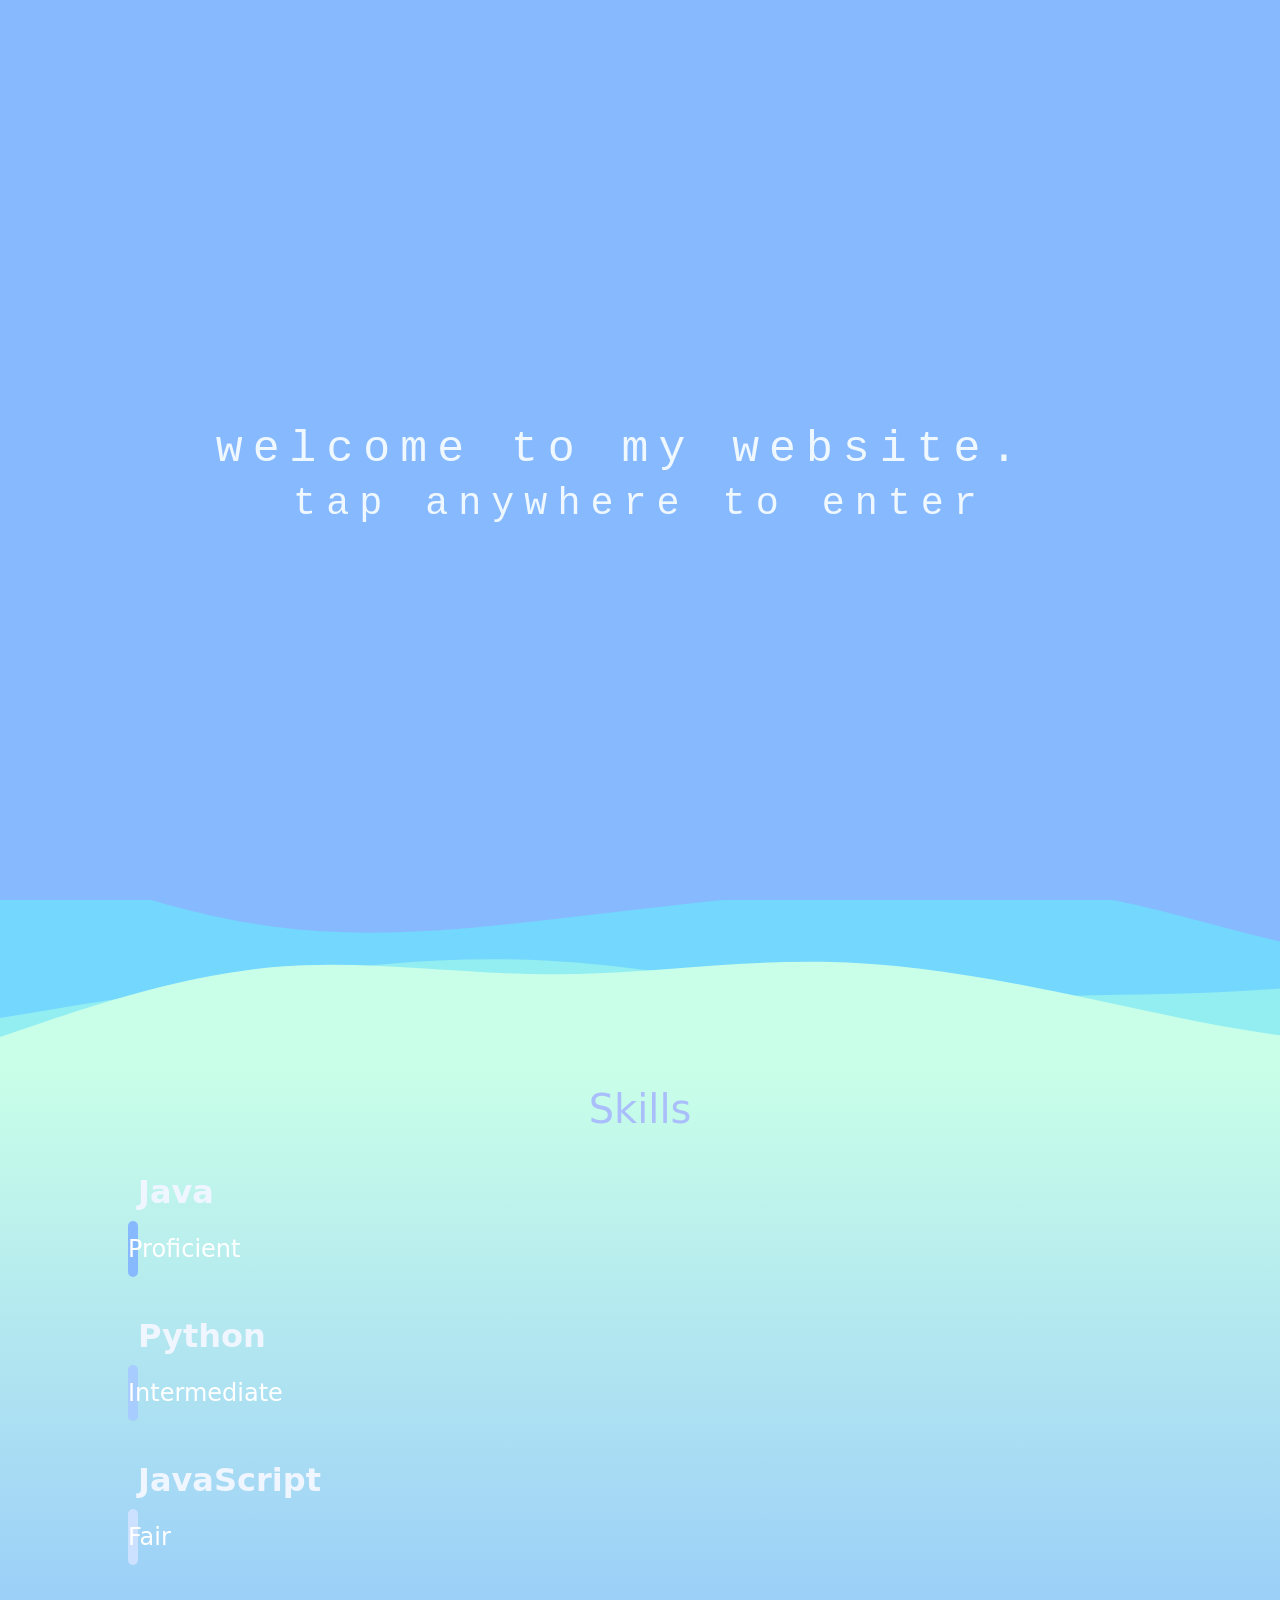
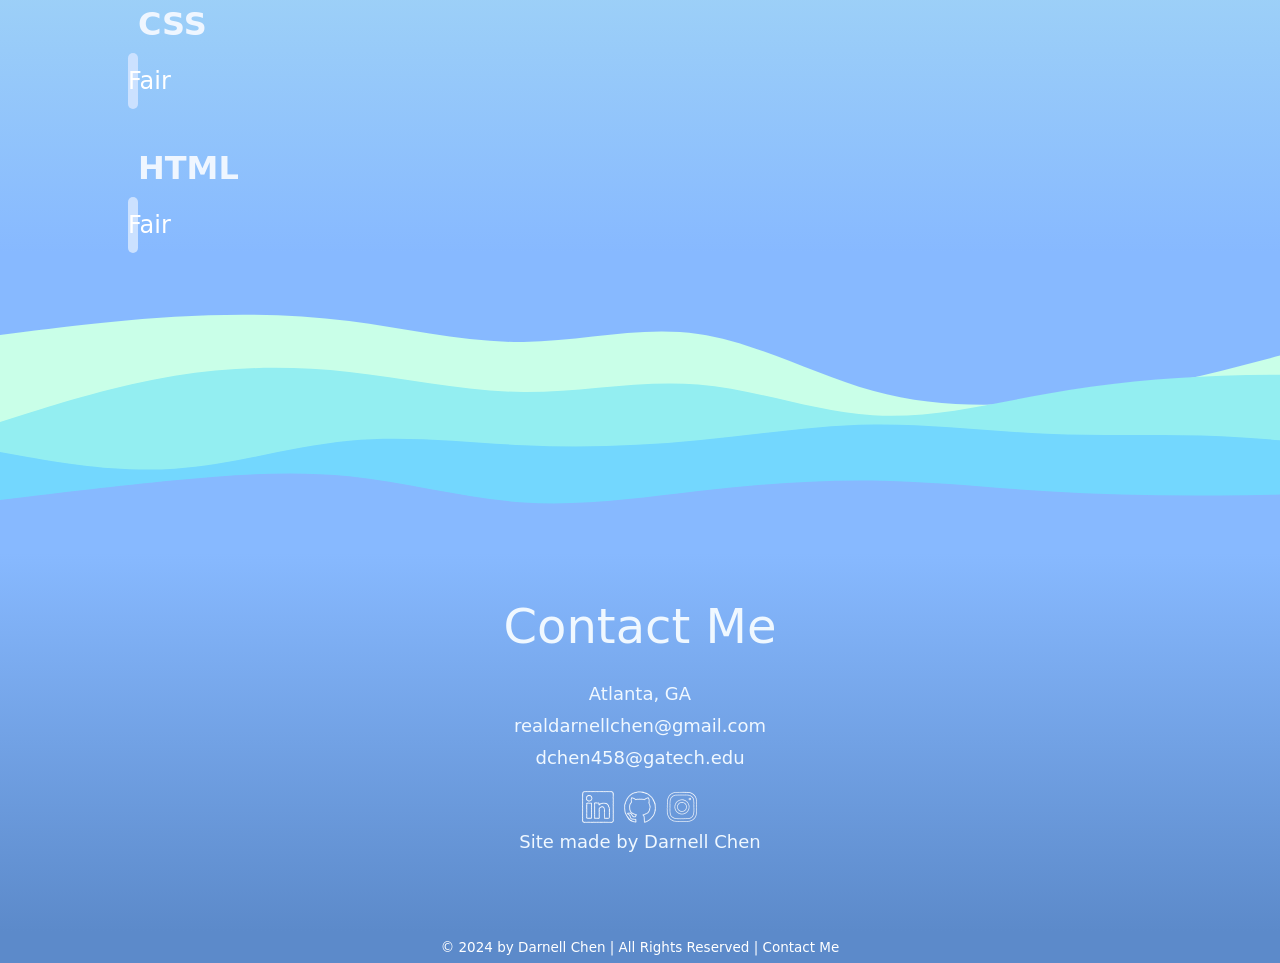
==== index.html @ 41603d63 "finished adapting to mobile/bootstrap" ====
<!DOCTYPE html>
<html>
    <head>
        <title>Darnell Chen</title>
        <meta name="viewport" content="width=device-width, initial-scale=1.0">
        <link rel="stylesheet" href="https://maxcdn.bootstrapcdn.com/bootstrap/4.0.0/css/bootstrap.min.css">
        <script src="https://code.jquery.com/jquery-3.6.0.min.js"></script>
        <script src="js/jQuery.js"></script>
        <script src="https://maxcdn.bootstrapcdn.com/bootstrap/4.0.0/js/bootstrap.min.js"></script>

        <link rel="stylesheet" href="css/nav.css">
        <link rel="stylesheet" href="css/footer.css">
        <link rel="stylesheet" href="css/index/introAnim.css">
        <link rel="stylesheet" href="css/index/aboutMe.css">
        <link rel="stylesheet" href="css/index/skill.css">
        <link rel="stylesheet" href="css/index/contactMe.css">
        <link rel="stylesheet" href="css/index/spacer.css">
        <script src="js/nav.js"></script>
        <script src="js/index/introAnim.js"></script>
        <script src="js/index/skills.js"></script>
        <script src="js/index/popPolaroid.js"></script>
        
    </head>
    <body onload="moveIntroScreen(); skillAnim(); navPage('index.html')">


        <!------------------------------------------------------------- Intro Anim ------------------------------------------------------------->
        <div id="intro-container">
            <div id="intro-screen">
                <h1 class="intro-p">hi. my name is darnell.</h1>
                <h1 class="intro-p2">welcome to my website.</h1>
                <h1 class="intro-p3">tap anywhere to enter</h1>
            </div>
        </div>



        <!----------------------------------------------------------------- Nav Bar ------------------------------------------------------------>

        <section id="navSection" class="container-fluid">
            <nav id="myNav" class="navbar navbar-expand-md navbar-dark">
                <a class="navbar-brand" href="#">
                    <span id="myLogo">
                        <span id="logoBegin">@</span>
                        Darnell_Chen</span>
                </a>
                <button class="navbar-toggler" type="button" data-toggle="collapse" data-target="#myPages">
                  <span class="navbar-toggler-icon"></span>
                </button>
              
                <div class="collapse navbar-collapse" id="myPages">
                  <ul class="navbar-nav ml-auto">
                    <li class="nav-item active">
                      <a id="navHome" class="nav-link" href="#">&emsp; Home &emsp;</a>
                    </li>
                    <li class="nav-item">
                      <a id="navProjects" class="nav-link" href="#">&emsp; Projects &emsp;</a>
                    </li>
                    <li class="nav-item">
                      <a id="navPhotos" class="nav-link" href="#">&emsp; Photos &emsp;</a>
                    </li>
                </div>
              </nav>
        </section>



        <!------------------------------------------------------ First Section / About Me ------------------------------------------------------->


        <section id="first-section" class="container-fluid">
            <div id="about-me-div" class="row">
                <div class="col-xl" id="right-column">
                    <div class="row">
                        <p> Hi. My name's
                            <br>
                            <span id="myName">Darnell Chen</span>
                            <br>
                            I'm a third-year student currently studying at Georgia Tech. 
                            My interests are in AI and Web Development.
                            Feel free to connect with me on Linkedin below.
                        </p>
                    </div>
                    <div class="buttonsDiv row">
                        <a href="https://www.linkedin.com/in/darnell-chen/"><button class="firstButtons">Linkedin</button></a>
                        <a href="myResume.pdf" download="Darnell Chen Resume"><button class="firstButtons">Resume</button></a>
                    </div>
                </div>


                <div id="myImage" class="col-sm-4">
                    <div id="polaroidPadding">
                        <img src="images/myPics/mainPicture.jpg">
                        <p>Darnell Chen</p>
                    </div>
                </div>
            </div>
        </section>

        <div class="spacer spacer1">
            <image src="images/svgs/svg6.svg"/>
        </div>


        <!------------------------------------------------------ Skills ------------------------------------------------------->

        <section class="mySkills">

            <div id="skill-title">
                <h1>Skills</h1>
            </div>

            <div id="skill-div">
                <p>Java</p>
                <div class="skill-container">
                    <div class="skills java">Proficient</div>
                </div>
                    
                <p>Python</p>
                <div class="skill-container">
                    <div class="skills python">Intermediate</div>
                </div>
                    
                <p>JavaScript</p>
                <div class="skill-container">
                    <div class="skills js">Fair</div>
                </div>
                    
                <p>CSS</p>
                <div class="skill-container">
                    <div class="skills css">Fair</div>
                </div>

                <p>HTML</p>
                <div class="skill-container">
                    <div class="skills html">Fair</div>
                </div>
            </div>
        </section>

        <div class="spacer spacer2">
            <image src="images/svgs/svg2.svg"/>
        </div>


        <!--------------------------------------------------- alt footer ----------------------------------------------------->

        <section id="Contact-Me">
            <div id="Contact-Div">
                <h1>Contact Me</h1>
                <p>Atlanta, GA</p>
                <p>realdarnellchen@gmail.com</p>
                <p>dchen458@gatech.edu</p>
                <div class="socials">
                    <div class="socials-container">
                        <a href="https://www.linkedin.com/in/darnell-chen/">
                            <img class="socials-logo" src="images/socials/Linkedin.png" alt="Linkedin">
                        </a>
                        <a href="https://github.com/Darnell-Chen">
                            <img class="socials-logo" src="images/socials/Github.png" alt="Github">
                        </a>
                        <a href="https://www.instagram.com/darnell_all_lowercase/">
                            <img class="socials-logo" src="images/socials/Instagram.png" alt="Instagram">
                        </a>
                    </div>
                </div>
                <p>Site made by Darnell Chen</p>
            </div>
        </section>


        <!------------------------------------------------------ Footer ------------------------------------------------------->


        <footer>
            <div style="margin: 0; background: #5c8aca;" id="footer-div">
                <p style="font-size: 1.5vh; text-align: center; margin:0px;">
                    &#169; 2024 by Darnell Chen &verbar; All Rights Reserved &verbar; 
                    <a href="mailto:realadarnellchen@gmail.com">Contact Me</a>
                </p>
            </div>
        </footer>
    </body>
</html>
---- css/nav.css ----
:root {
    --baseColor: #87b9ff;
    --logoColor1: #91ffe9;
    --logoColor2: #c9fdff;
}

* {
    color: aliceblue;
    font-family: system-ui, -apple-system, BlinkMacSystemFont, 'Segoe UI', Roboto, Oxygen, Ubuntu, Cantarell, 'Open Sans', 'Helvetica Neue', sans-serif;
    box-sizing: border-box;
}

body {
    margin: 0;
    background-color: #87b9ff;
}

#navSection {
    z-index: 250;
    position: fixed;
    padding: 0;
}

#myNav {
    background: var(--baseColor);
    padding: 0px 5vw 0px 5vw;
}

#myNav a{
    color: white;
    padding: 20px 20px 20px 20px;
    font-size: 2.2vh;
}

#myNav li:hover {
    background: linear-gradient(to bottom, var(--baseColor),var(--logoColor1));
}

#myLogo {
    font-weight: bold;
    margin: 0px;
}

#logoBegin {
    color: var(--logoColor1);
    margin: 0px;
    padding: 0px;
}

/***************** The Sliding Div Intro ******************/

#alt-intro {
    opacity: 1;
    position: fixed;
    height: 100vh;
    width: 100vw;
    background-color: var(--baseColor);
    z-index: 300;
    display: grid;
    place-content: center;
    animation: moveIntro 0.7s ease-in-out forwards;
}

 @keyframes moveIntro {
    to {
        transform: translateY(100vh);
    }
}
---- css/footer.css ----
:root {
    --baseColor: #87b9ff;
}

footer {
    color: white;
    display: block;
    width: 100%;
    box-sizing: border-box;
    background-color: var(--baseColor);
    position:relative;
    bottom:0;
}

#footer-div {
    width: 100%;
    font-size: 1.5em;
    padding-left: 20px;
    padding-right: 20px;
    box-sizing: border-box;
}

#footer-div p {
    margin: 0px;
    color: white;
    padding: 5px 0px 5px 0px;
}


footer a{
    color: white;
    text-decoration: none;
}

#contactMe {
    text-align: left;
    transition: all 0.5s ease-in;
}

#contactMe:hover {
    text-decoration: underline;
}

#madeBy {
    float: right;
}
---- css/index/introAnim.css ----
:root {
    --baseColor: #87b9ff;
    --baseColor2: #c9ffe8;
    --baseColor3: #deffef;
  }

@keyframes fadeOutAnimation {
    /* set this to opacity 0 with css once its over */
    80% {
      transform: translateY(0);
    }
  
    100% {
      opacity: 1;
      transform: translateY(100vh);
    }
  }
  
#intro-screen {
  opacity: 1;
  position: fixed;
  height: 100vh;
  width: 100vw;
  background-color: var(--baseColor);
  z-index: 1000;
  display: grid;
  place-content: center;
}
  
#intro-screen h1 {
  white-space: nowrap;
  padding: 0;
  margin: 0;
  font-size: 3.5vw;
  font-family: monospace;
  position: relative;
  grid-area: overlap;
  letter-spacing: 10px;
}
  
.intro-p {
  padding: 0;
  margin: 0;
  font-size: 3.5vw;
  font-family: monospace;
  position: relative;
  grid-area: overlap;
  letter-spacing: 10px;
  z-index: 1002;
  animation: removeblinking step-end forwards;
  animation-delay: 7s;
}
  
.intro-p2 {
  z-index: 1001;
}

.intro-p::before, 
.intro-p::after,
.intro-p2::before,
.intro-p2::after,
.intro-p3::before,
.intro-p3::after {
  content: "";
  position: absolute;
  top: 0;
  right: 0;
  bottom: 0;
  left: 0;
}
  
.intro-p2::before {
  background: var(--baseColor);
  animation: blinking2 1s step-end infinite, typewriter2 1.5s steps(23) forwards, removeblinking forwards;
  animation-delay: 7s, 7s, 9s;
  border-left: 1vw transparent white;
}

.intro-p::before {
  background: var(--baseColor);
  animation: showbar 1s step-end forwards, blinking 1s step-end infinite, typewriter 1s steps(3) forwards, typewriter2 1.5s steps(20) forwards, typewriter3 1.5s steps(23) forwards, removeblinking forwards;
  animation-delay: 0s, 0s, 0.3s, 1.5s, 3.7s, 7s;
  border-left: 1vw transparent white;
}

.intro-p3 {
  z-index: 1001;
  position: absolute;
  top: 1.5em;

  /* There's a weird abrupt shift before the shrinking, I could just add an animation to fade out the words to hide it, 
  then fade back in */
  animation: fullblinking 1s ease-in-out infinite, shrink 1s ease-in-out forwards;
  animation-delay: 12s, 12s;
}

.intro-p3::before {
  background: var(--baseColor);
  animation: blinking2 1s step-end infinite, typewriter2 1.5s steps(23) forwards, removeblinking forwards;
  animation-delay: 9s , 9.5s, 11.5s;
  border-left: 1vw transparent white;
}

@keyframes typewriter {
  50% {
    transform: translateX(13%);
  }
  100% {
    transform: translateX(13%);
  }
}

@keyframes typewriter2 {
  100% {
    transform: translateX(100%);
  }
}

@keyframes typewriter3 {
  100% {
    transform: translateX(0%);
  }
}

@keyframes blinking {
  50% {
    border-left-color: transparent;
  }
}

@keyframes blinking2 {
  50% {
    border-left: 1vw solid white;
  }
}

@keyframes removeblinking {
  100% {
    border-left-color: transparent;
    opacity: 0;
  }
}

@keyframes fullblinking {
  50% {
    opacity: 0;
  }
}

@keyframes shrink {
  50% {
    text-align: center;
    font-size: 3.5vw;
  }
  to {
    font-size: 3vw;
    text-align: center;
  }
}

@keyframes align {
  to {
    justify-content: center;
  }
}

@keyframes showbar {
  50% {
    border-left: transparent white;
  }
  100% {
    border-left: 1vw solid white;
  }
}
---- css/index/aboutMe.css ----
@import url('https://fonts.googleapis.com/css?family=Open+Sans|Rock+Salt|Shadows+Into+Light|Cedarville+Cursive');

:root {
    --buttonColorInitial: transparent;
    --buttonColorClicked: transparent;
    --buttonColorHover: #3c8dff13;
}

html, body {
    margin: 0;
    padding: 0;
    overflow-x: hidden;
    background-color: var(--baseColor2);
}

#first-section {
    background: linear-gradient(var(--baseColor), var(--baseColor2));
}

/***************************** About-Me Text ********************************/

#about-me-div {
    margin-top: 5vh;
    margin-bottom: 5vh;
    padding-top: 5vh;
}

#right-column {
    align-content: center;
    padding: 7vw;
}

#right-column span{
    font-size: 5vh;
}

#right-column p{
    font-size: 3.5vh;
    font-weight: bold;
    display: inline;
}

#myName {
    color: var(--baseColor2)
}

/************************** My Polaroid Image ***********************/

#myImage {
    align-content: center;
    margin-top: 5vh;
    margin-bottom: 5vh;
}

#polaroidPadding{
    background: linear-gradient(217deg, rgba(255, 210, 210, 0.603), rgba(255,0,0,0) 70.71%),
            linear-gradient(127deg, rgba(181, 252, 181, 0.521), rgba(0,255,0,0) 70.71%),
            linear-gradient(336deg, rgba(199, 199, 255, 0.527), rgba(0,0,255,0) 70.71%);
    width: 40vh;
    margin: 0 auto;
    padding: 10px;
    position: relative;
    box-shadow: 0px 5px 25px rgba(46, 62, 77, 0.623);
}

#polaroidPadding p{
    font-family: 'Cedarville Cursive', cursive;
    font-size: 3vh;
    text-align: right;
    padding-top: 10px;
    padding-right: 10px;
    color:rgb(57, 57, 202);;
}


#polaroidPadding img {
    display: block;
    margin-left: auto;
    margin-right: auto;
    width: 100%;
}


/********************** Polaroid Animation Stuff ************************/

.leaveIntersectionAnim {
    animation: disappearAnim 2s ease-in-out forwards;
}

@keyframes disappearAnim {
    /* for some reason, this works because of the conflict w/ floatingAnim */
    100% {
        transform: translateY(100vh);
    }
}

.intersectionAnim {
    animation: floatingAnim 2s ease-in-out infinite, appearAnim 2s ease-in-out;
}

@keyframes appearAnim {
/* for some reason, this works because of the conflict w/ floatingAnim */
    0% {
        transform: translateY(100vh);
    }
}

@keyframes floatingAnim {
    0% {
        transform: translate(0, -10px);
        animation-timing-function:ease-in-out
    }

    50% {
        transform: translate(0, 0px);
        animation-timing-function:ease-in-out
    }

    100% {
        transform: translate(0, -10px);
        animation-timing-function:ease-in-out
    }
}

/******************   Linkedin and Resume Buttons   ********************/

.buttonsDiv {
    display: flex;
    width: 100%;
    gap: 5px;
    margin-top: 0px;
  }
  
.buttonsDiv button{
    flex: 1;
    color: white;
    font-size: 25px;
    font-weight: bold;
    border: 3px solid white;
    background-color: transparent;
    margin-right: 1vh;
    width: 20vh;
}

.buttonsDiv button:hover {
    background-color: var(--buttonColorHover) !important;
    cursor: pointer;
    box-shadow: 5px 5px 25px rgba(132, 196, 255, 0.459);
    border-color: var(--baseColor);
    color: var(--baseColor);
    transition: all 0.3s ease-in-out;
}


.buttonsDiv button:focus {
    outline: none;
    animation: focusButton 0.2s ease-in-out;
}

@keyframes focusButton {
    to {
        transform: scale(1.1);
        background-color: var(--buttonColorClicked);
    }
}
---- css/index/skill.css ----
:root {
    --titleColor: #a9befa;
    --textColor: rgb(239, 246, 255);

    --baseColor1: #87b9ff;
    --baseColor2: #c9ffe8;
    --color3: #f1ffca;

    /* Proficiency Colors */
    --proficient: #87b9ff;
    --intermediate: #a7ccff;
    --fair: #cbe1ff;

    /* Proficiency Percentages} */
    --perPro: 80%;
    --perInter: 60%;
    --perFair: 40%;

    --initialPercent: 0%;

    --barDelay: .8s;
}

.mySkills {
    position: relative;
    z-index: 110;
    box-sizing: border-box;
    background: linear-gradient(to bottom, var(--baseColor2), var(--baseColor1));
    color: var(--baseColor1);
    padding-bottom: 0;
}

#skill-div {
    margin:auto;
    justify-content: center;
    align-items: center;
    width: 80%;
    height: 100%;
}

#skill-div>p{
    font-size: 2em;
    padding-bottom: 0px;
    margin:35px 0px 5px 10px;
    color: var(--textColor);
    font-weight: bold;
}

#skill-title {
    text-align: center;
    font-size: 2.5rem;
    font-weight: bold;
    margin: 0px;
}

#skill-title h1{
    margin: 0px;
    padding-top: 20px;
    color: var(--titleColor);
}

.mySkills * {
    box-sizing: border-box;
    border-radius: 2em;
}

.skill-container {
    width: 0%; 
    background-color: #fff;
}

.skill-container.backAnim {
    animation: backBarAnim 1.8s ease-out forwards;
}

@keyframes backBarAnim {
    to {
        width: 100%;
    }
}
  
.skills {
    text-align: right;
    padding-top: 10px;
    padding-bottom: 10px;
    padding-right: 10px;
    padding-left: 0px;
    color: white;
    font-size: 1.5em;
}

.skillAnim {
    border-radius: inherit;
}


/*     Sets initial percentage     */

.java {width: var(--initialPercent); background-color: var(--proficient);}
.python {width: var(--initialPercent); background-color: var(--intermediate);}
.js {width: var(--initialPercent); background-color: var(--fair);}
.css {width: var(--initialPercent); background-color: var(--fair);}
.html {width: var(--initialPercent); background-color: var(--fair);}


/* Attaches the animation to grow to final percentage */
 

.skillAnim.java{
    animation-delay: var(--barDelay);
    animation: proficientAnim 2s ease-in-out forwards;
}

.skillAnim.python {
    animation-delay: var(--barDelay);
    animation: intermediateAnim 2s ease-in-out forwards;
}

.skillAnim.js {
    animation-delay: var(--barDelay);
    animation: fairAnim 2s ease-in-out forwards;
}

.skillAnim.css {
    animation-delay: var(--barDelay);
    animation: fairAnim 2s ease-in-out forwards;
}

.skillAnim.html {
    animation-delay: var(--barDelay);
    animation: fairAnim 2s ease-in-out forwards;
}


/* Our Various Animations */

@keyframes proficientAnim {
    to {
        width: var(--perPro);
    }
}

@keyframes intermediateAnim {
    to {
        width: var(--perInter);
    }
}


@keyframes fairAnim {
    to {
        width: var(--perFair);
    }
}
---- css/index/contactMe.css ----
:root {
    --baseColor: #87b9ff;

    --footerbaseColor2: #98d1ff;
}

#Contact-Me {
    background-color: var(--baseColor);
    padding: 5vh 0px 8vh 0px;
    text-align: center;
    justify-content: center;
    align-items: center;
    align-content: center;
    background: linear-gradient(to bottom, var(--baseColor), #5c8aca);
}

#Contact-Div h1{
    font-size: 3rem;
    margin: 0px 0px 25px 0px;
    padding: 0px;
}

#Contact-Div p{
    font-size: 2vh;
    padding: 0px;
    margin: 5px;
}

.socials {
    display: flex;
    justify-content: center; /* Center the flex items horizontally */
    align-items: center; /* Center the flex items vertically */
    margin-top: 20px; /* Add some spacing if needed */
}

.socials-container {
    display: flex;
    gap: 10px; /* Adjust the spacing between icons if needed */
    height: 2rem;
}
  
.socials-logo {
    max-width:100%;
    max-height:100%;
    object-fit:cover;
    flex-shrink: 1;
}
---- css/index/spacer.css ----
:root {
    --baseColor: #87b9ff;
    --baseColor2: #c9ffe8;
    --baseColor3: #deffef;
  }

.spacer {
    margin: 0;
    width: 100%;
    background-repeat: no-repeat;
    background-size: cover;
    background-position: center;
    background-color: transparent;
    margin: 0;
    padding: 0;

    /** Kind of ridiculous - but this removes small gaps between sections**/
    font-size: 0;
}


.spacer.spacer1 {
    z-index: 110;
    background-color: transparent;
    position: relative;
    /* Not sure where - but I somehow created a 25px margin or padding gap somwewhere in first section */
    /* Made it 27 to accodomate polaroid img */
}

.spacer.spacer2 {
    background-color: #87b9ff;
    position: relative;
    /* Not sure where - but I somehow created a 25px margin or padding gap somwewhere in first section */
    /* Made it 27 to accodomate polaroid img */
    top: 100%;
}

.spacer img {
    margin: 0;
    padding: 0;
    animation: floatingAnim 2s ease-in-out infinite;
}

@keyframes floatingAnim {
    0% {
        transform: translate(0, 10px);
        animation-timing-function:ease-in-out
    }

    50% {
        transform: translate(0, 0px);
        animation-timing-function:ease-in-out
    }

    100% {
        transform: translate(0, 10px);
        animation-timing-function:ease-in-out
    }
}
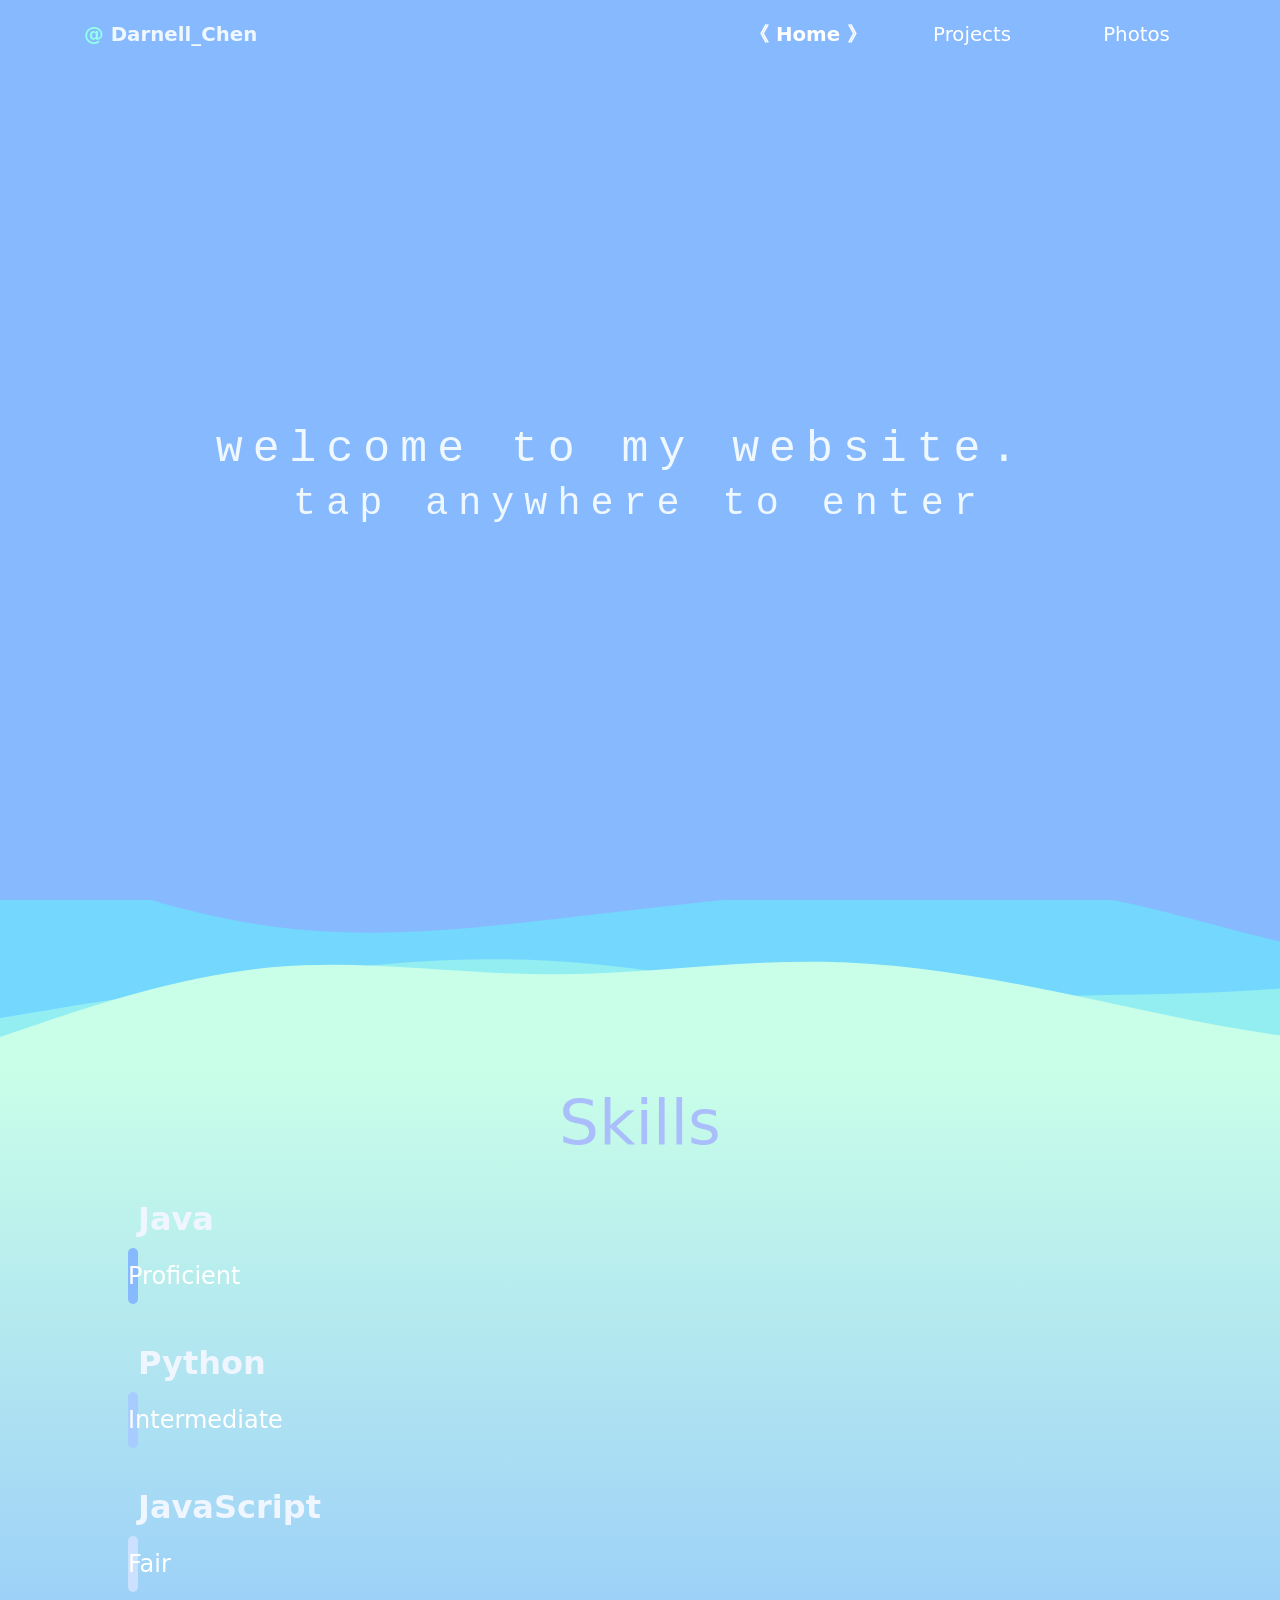
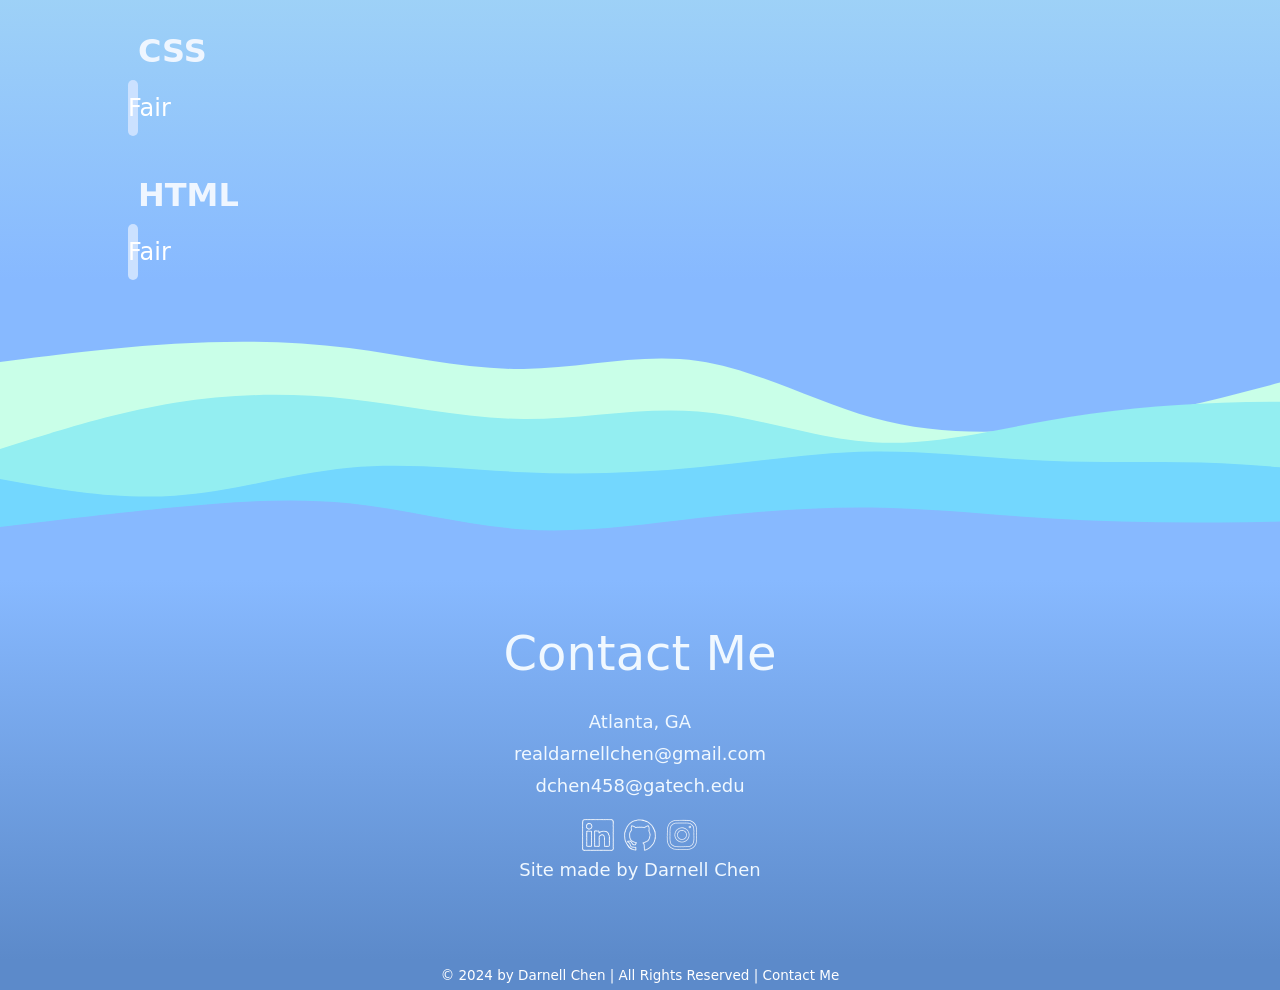
==== commit e0d06864: "dynamically updating project page" ====
--- a/index.html
+++ b/index.html
@@ -38,7 +38,7 @@
         <!----------------------------------------------------------------- Nav Bar ------------------------------------------------------------>
 
         <section id="navSection" class="container-fluid">
-            <nav id="myNav" class="navbar navbar-expand-md navbar-dark">
+            <nav id="myNav" class="navbar fixed-top navbar-expand-md navbar-dark">
                 <a class="navbar-brand" href="#">
                     <span id="myLogo">
                         <span id="logoBegin">@</span>
--- a/css/nav.css
+++ b/css/nav.css
@@ -17,7 +17,6 @@
 
 #navSection {
     z-index: 250;
-    position: fixed;
     padding: 0;
 }
 
@@ -65,4 +64,25 @@
     to {
         transform: translateY(100vh);
     }
-}+}
+
+/*******For Scroll Bar******/
+/* width */
+::-webkit-scrollbar {
+    width: 10px;
+  }
+  
+  /* Track */
+  ::-webkit-scrollbar-track {
+    background: var(--logoColor2);
+  }
+  
+  /* Handle */
+  ::-webkit-scrollbar-thumb {
+    background: var(--baseColor);
+  }
+  
+  /* Handle on hover */
+  ::-webkit-scrollbar-thumb:hover {
+    background: #6790ce;
+  }
--- a/css/footer.css
+++ b/css/footer.css
@@ -8,13 +8,12 @@
     width: 100%;
     box-sizing: border-box;
     background-color: var(--baseColor);
-    position:relative;
     bottom:0;
 }
 
 #footer-div {
     width: 100%;
-    font-size: 1.5em;
+    font-size: 1.2em;
     padding-left: 20px;
     padding-right: 20px;
     box-sizing: border-box;
--- a/css/index/skill.css
+++ b/css/index/skill.css
@@ -49,20 +49,20 @@
 
 #skill-title {
     text-align: center;
-    font-size: 2.5rem;
     font-weight: bold;
     margin: 0px;
 }
 
 #skill-title h1{
     margin: 0px;
+    font-size: 7vh;
     padding-top: 20px;
     color: var(--titleColor);
 }
 
 .mySkills * {
     box-sizing: border-box;
-    border-radius: 2em;
+    border-radius: 1em;
 }
 
 .skill-container {
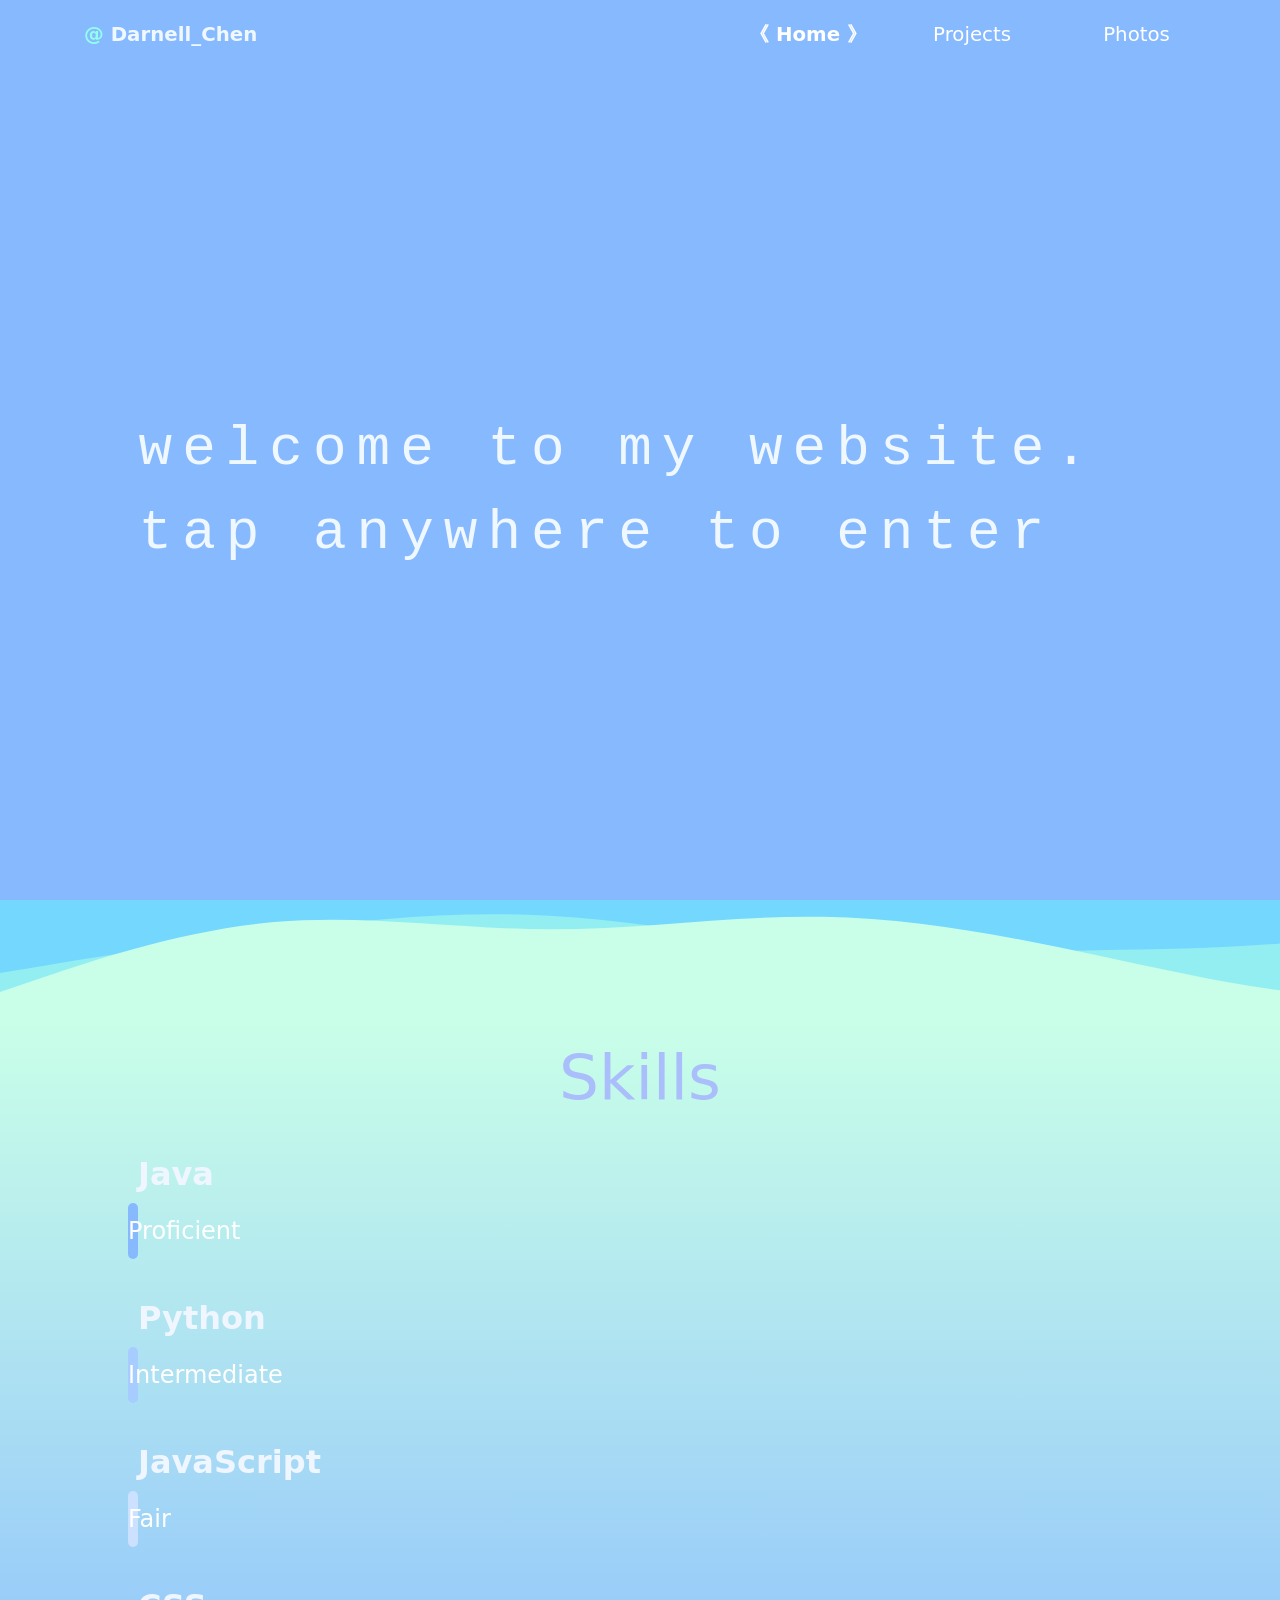
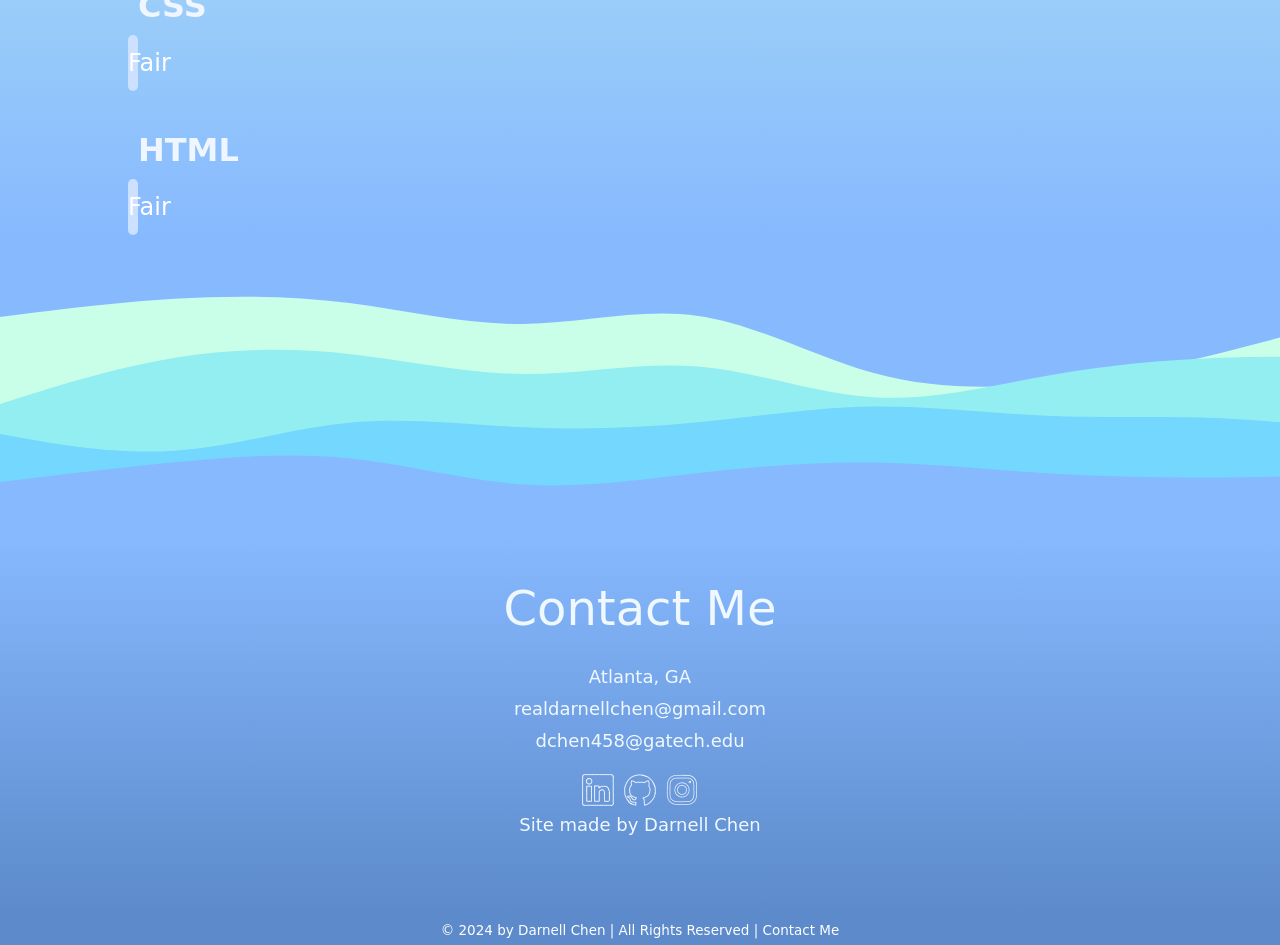
==== commit f02d214b: "will continue working on the photo page" ====
--- a/index.html
+++ b/index.html
@@ -97,8 +97,10 @@
             </div>
         </section>
 
-        <div class="spacer spacer1">
-            <image src="images/svgs/svg6.svg"/>
+        <div class="spacer-background">
+            <div class="spacer spacer1">
+                <image src="images/svgs/svg6.svg"/>
+            </div>
         </div>
 
 
--- a/css/index/introAnim.css
+++ b/css/index/introAnim.css
@@ -31,21 +31,17 @@
   white-space: nowrap;
   padding: 0;
   margin: 0;
-  font-size: 3.5vw;
   font-family: monospace;
   position: relative;
   grid-area: overlap;
-  letter-spacing: 10px;
 }
   
 .intro-p {
   padding: 0;
   margin: 0;
-  font-size: 3.5vw;
   font-family: monospace;
   position: relative;
   grid-area: overlap;
-  letter-spacing: 10px;
   z-index: 1002;
   animation: removeblinking step-end forwards;
   animation-delay: 7s;
@@ -54,6 +50,41 @@
 .intro-p2 {
   z-index: 1001;
 }
+
+@media (max-width: 1000px) {
+  #intro-screen h1{
+    font-size: 1.5em;
+    letter-spacing: 0px;
+  }
+
+  .intro-p {
+    font-size: 1.5em;
+    letter-spacing: 0px;
+  }
+
+  .intro-p2 {
+    font-size: 1.5em;
+    letter-spacing: 0px;
+  }
+}
+
+@media (min-width: 1000px) {
+  #intro-screen h1{
+    font-size: 3.5em;
+    letter-spacing: 10px;
+  }
+
+  .intro-p {
+    font-size: 3.5em;
+    letter-spacing: 10px;
+  }
+
+  .intro-p2 {
+    font-size: 3.5em;
+    letter-spacing: 10px;
+  }
+}
+
 
 .intro-p::before, 
 .intro-p::after,
@@ -90,8 +121,8 @@
 
   /* There's a weird abrupt shift before the shrinking, I could just add an animation to fade out the words to hide it, 
   then fade back in */
-  animation: fullblinking 1s ease-in-out infinite, shrink 1s ease-in-out forwards;
-  animation-delay: 12s, 12s;
+  animation: fullblinking 1s ease-in-out infinite;
+  animation-delay: 12s;
 }
 
 .intro-p3::before {
--- a/css/index/aboutMe.css
+++ b/css/index/aboutMe.css
@@ -10,7 +10,7 @@
     margin: 0;
     padding: 0;
     overflow-x: hidden;
-    background-color: var(--baseColor2);
+    background-color: var(--baseColor);
 }
 
 #first-section {
@@ -21,7 +21,6 @@
 
 #about-me-div {
     margin-top: 5vh;
-    margin-bottom: 5vh;
     padding-top: 5vh;
 }
 
--- a/css/index/spacer.css
+++ b/css/index/spacer.css
@@ -41,6 +41,10 @@
     animation: floatingAnim 2s ease-in-out infinite;
 }
 
+.spacer-background {
+    background-color: var(--baseColor2);
+}
+
 @keyframes floatingAnim {
     0% {
         transform: translate(0, 10px);
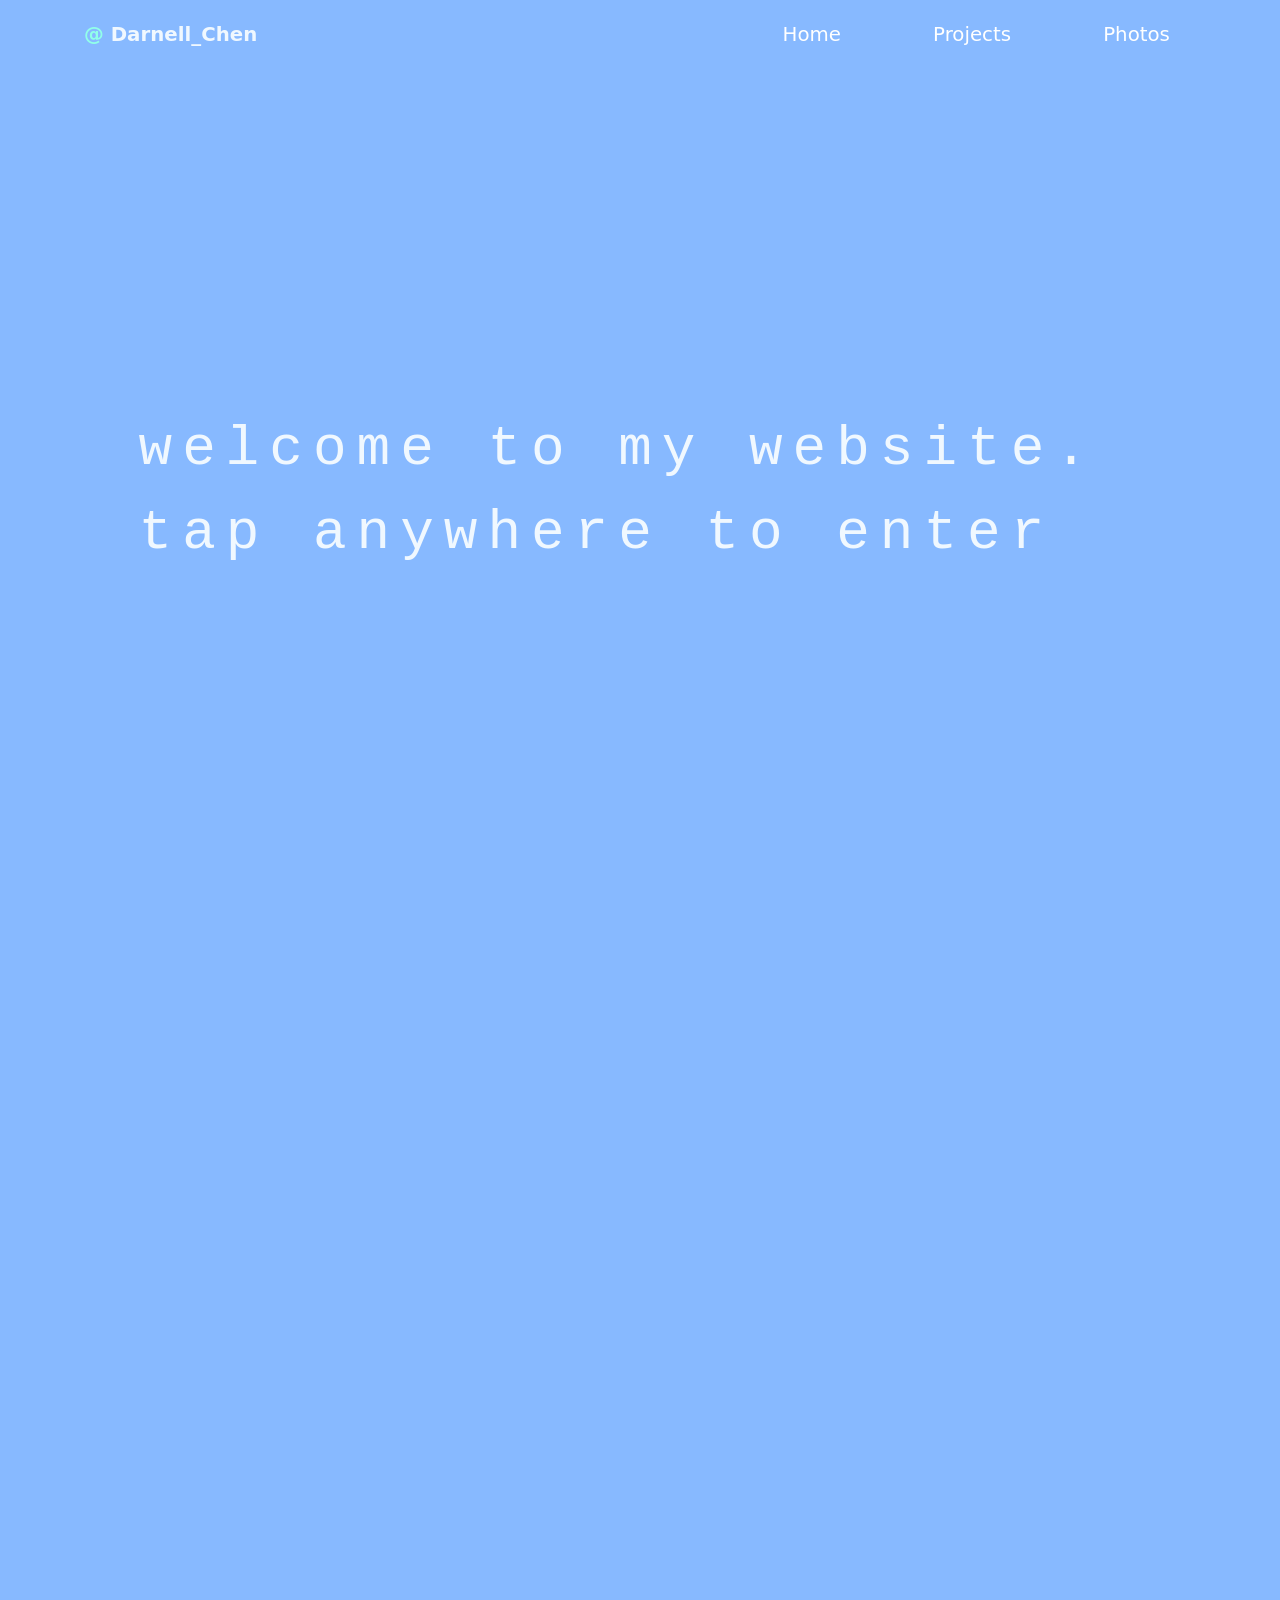
==== commit e9c6d1f6: "updated website" ====
--- a/index.html
+++ b/index.html
@@ -19,12 +19,22 @@
         <script src="js/index/introAnim.js"></script>
         <script src="js/index/skills.js"></script>
         <script src="js/index/popPolaroid.js"></script>
+
+        <link rel="stylesheet" href="css/projects.css">
+        <link rel="stylesheet" href="css/draggable.css">
+        <script type="module" src="js/projects/projects.js"></script>
+        <script type="module" src="js/projects/projectList.js"></script>
+        <script src="js/draggable.js"></script>
+        <script src="js/projects/sounds.js"></script>
+
+        
+        <link rel="stylesheet" href="css/photos.css">
+        <script type="module" src="js/photos/photos.js"></script>
+        <script type="module" src="js/photos/photoList.js"></script>
         
     </head>
-    <body onload="moveIntroScreen(); skillAnim(); navPage('index.html')">
-
-
-        <!------------------------------------------------------------- Intro Anim ------------------------------------------------------------->
+    <body>
+
         <div id="intro-container">
             <div id="intro-screen">
                 <h1 class="intro-p">hi. my name is darnell.</h1>
@@ -34,8 +44,6 @@
         </div>
 
 
-
-        <!----------------------------------------------------------------- Nav Bar ------------------------------------------------------------>
 
         <section id="navSection" class="container-fluid">
             <nav id="myNav" class="navbar fixed-top navbar-expand-md navbar-dark">
@@ -65,122 +73,162 @@
 
 
 
-        <!------------------------------------------------------ First Section / About Me ------------------------------------------------------->
-
-
-        <section id="first-section" class="container-fluid">
-            <div id="about-me-div" class="row">
-                <div class="col-xl" id="right-column">
-                    <div class="row">
-                        <p> Hi. My name's
-                            <br>
-                            <span id="myName">Darnell Chen</span>
-                            <br>
-                            I'm a third-year student currently studying at Georgia Tech. 
-                            My interests are in AI and Web Development.
-                            Feel free to connect with me on Linkedin below.
-                        </p>
-                    </div>
-                    <div class="buttonsDiv row">
-                        <a href="https://www.linkedin.com/in/darnell-chen/"><button class="firstButtons">Linkedin</button></a>
-                        <a href="myResume.pdf" download="Darnell Chen Resume"><button class="firstButtons">Resume</button></a>
-                    </div>
-                </div>
-
-
-                <div id="myImage" class="col-sm-4">
-                    <div id="polaroidPadding">
-                        <img src="images/myPics/mainPicture.jpg">
-                        <p>Darnell Chen</p>
-                    </div>
-                </div>
+
+
+
+
+        <div id="secondary-body">
+
+            <div id="index-wrapper">
+
+                <section id="first-section" class="container-fluid">
+                    <div id="about-me-div" class="row">
+                        <div class="col-xl" id="right-column">
+                            <div class="row">
+                                <p> Hi. My name's
+                                    <br>
+                                    <span id="myName">Darnell Chen</span>
+                                    <br>
+                                    I'm a third-year student currently studying at Georgia Tech. 
+                                    My interests are in AI and Web Development.
+                                    Feel free to connect with me on Linkedin below.
+                                </p>
+                            </div>
+                            <div class="buttonsDiv row">
+                                <a href="https://www.linkedin.com/in/darnell-chen/"><button class="firstButtons">Linkedin</button></a>
+                                <a href="myResume.pdf" download="Darnell Chen Resume"><button class="firstButtons">Resume</button></a>
+                            </div>
+                        </div>
+
+
+                        <div id="myImage" class="col-sm-4">
+                            <div id="polaroidPadding">
+                                <img src="images/myPics/mainPicture.jpg">
+                                <p>Darnell Chen</p>
+                            </div>
+                        </div>
+                    </div>
+                </section>
+
+                <div class="spacer-background">
+                    <div class="spacer spacer1">
+                        <image src="images/svgs/svg6.svg"/>
+                    </div>
+                </div>
+
+
+            
+
+                <section class="mySkills">
+
+                    <div id="skill-title">
+                        <h1>Skills</h1>
+                    </div>
+
+                    <div id="skill-div">
+                        <p>Java</p>
+                        <div class="skill-container">
+                            <div class="skills java">Proficient</div>
+                        </div>
+                            
+                        <p>Python</p>
+                        <div class="skill-container">
+                            <div class="skills python">Fair</div>
+                        </div>
+                            
+                        <p>JavaScript</p>
+                        <div class="skill-container">
+                            <div class="skills js">Intermediate</div>
+                        </div>
+                            
+                        <p>CSS</p>
+                        <div class="skill-container">
+                            <div class="skills css">Intermediate</div>
+                        </div>
+
+                        <p>HTML</p>
+                        <div class="skill-container">
+                            <div class="skills html">Intermediate</div>
+                        </div>
+
+                        <p>ReactJS</p>
+                        <div class="skill-container">
+                            <div class="skills reactjs">Intermediate</div>
+                        </div>
+
+                        <p>NodeJS</p>
+                        <div class="skill-container">
+                            <div class="skills nodejs">Fair</div>
+                        </div>
+
+                        <p>MongoDB</p>
+                        <div class="skill-container">
+                            <div class="skills mongodb">Fair</div>
+                        </div>
+                    </div>
+                </section>
+
+                <div class="spacer-background-2">
+                    <div class="spacer spacer1">
+                        <image src="images/svgs/svg2.svg"/>
+                    </div>
+                </div>
+
+
             </div>
-        </section>
-
-        <div class="spacer-background">
-            <div class="spacer spacer1">
-                <image src="images/svgs/svg6.svg"/>
+
+
+
+
+            <div id="project-section" >
+                <div class="row gx-3 project-wrapper">
+        
+                </div>
             </div>
+
+
+
+            <section class="container-fluid" id="photoSection">
+                <div class="photo-wrapper row">
+                </div>
+            </section>
+
+        
+
+            <section id="Contact-Me">
+                <div id="Contact-Div">
+                    <h1>Contact Me</h1>
+                    <p>Atlanta, GA</p>
+                    <p>realdarnellchen@gmail.com</p>
+                    <p>dchen458@gatech.edu</p>
+                    <div class="socials">
+                        <div class="socials-container">
+                            <a href="https://www.linkedin.com/in/darnell-chen/">
+                                <img class="socials-logo" src="images/socials/Linkedin.png" alt="Linkedin">
+                            </a>
+                            <a href="https://github.com/Darnell-Chen">
+                                <img class="socials-logo" src="images/socials/Github.png" alt="Github">
+                            </a>
+                            <a href="https://www.instagram.com/darnell_all_lowercase/">
+                                <img class="socials-logo" src="images/socials/Instagram.png" alt="Instagram">
+                            </a>
+                        </div>
+                    </div>
+                    <p>Site made by Darnell Chen</p>
+                </div>
+            </section>
+
+
+
+            <footer>
+                <div style="margin: 0; background: #5c8aca;" id="footer-div">
+                    <p style="font-size: 1.5vh; text-align: center; margin:0px;">
+                        &#169; 2024 by Darnell Chen &verbar; All Rights Reserved &verbar; 
+                        <a href="mailto:realadarnellchen@gmail.com">Contact Me</a>
+                    </p>
+                </div>
+            </footer>
+        
         </div>
-
-
-        <!------------------------------------------------------ Skills ------------------------------------------------------->
-
-        <section class="mySkills">
-
-            <div id="skill-title">
-                <h1>Skills</h1>
-            </div>
-
-            <div id="skill-div">
-                <p>Java</p>
-                <div class="skill-container">
-                    <div class="skills java">Proficient</div>
-                </div>
-                    
-                <p>Python</p>
-                <div class="skill-container">
-                    <div class="skills python">Intermediate</div>
-                </div>
-                    
-                <p>JavaScript</p>
-                <div class="skill-container">
-                    <div class="skills js">Fair</div>
-                </div>
-                    
-                <p>CSS</p>
-                <div class="skill-container">
-                    <div class="skills css">Fair</div>
-                </div>
-
-                <p>HTML</p>
-                <div class="skill-container">
-                    <div class="skills html">Fair</div>
-                </div>
-            </div>
-        </section>
-
-        <div class="spacer spacer2">
-            <image src="images/svgs/svg2.svg"/>
-        </div>
-
-
-        <!--------------------------------------------------- alt footer ----------------------------------------------------->
-
-        <section id="Contact-Me">
-            <div id="Contact-Div">
-                <h1>Contact Me</h1>
-                <p>Atlanta, GA</p>
-                <p>realdarnellchen@gmail.com</p>
-                <p>dchen458@gatech.edu</p>
-                <div class="socials">
-                    <div class="socials-container">
-                        <a href="https://www.linkedin.com/in/darnell-chen/">
-                            <img class="socials-logo" src="images/socials/Linkedin.png" alt="Linkedin">
-                        </a>
-                        <a href="https://github.com/Darnell-Chen">
-                            <img class="socials-logo" src="images/socials/Github.png" alt="Github">
-                        </a>
-                        <a href="https://www.instagram.com/darnell_all_lowercase/">
-                            <img class="socials-logo" src="images/socials/Instagram.png" alt="Instagram">
-                        </a>
-                    </div>
-                </div>
-                <p>Site made by Darnell Chen</p>
-            </div>
-        </section>
-
-
-        <!------------------------------------------------------ Footer ------------------------------------------------------->
-
-
-        <footer>
-            <div style="margin: 0; background: #5c8aca;" id="footer-div">
-                <p style="font-size: 1.5vh; text-align: center; margin:0px;">
-                    &#169; 2024 by Darnell Chen &verbar; All Rights Reserved &verbar; 
-                    <a href="mailto:realadarnellchen@gmail.com">Contact Me</a>
-                </p>
-            </div>
-        </footer>
     </body>
 </html>
--- a/css/footer.css
+++ b/css/footer.css
@@ -4,11 +4,9 @@
 
 footer {
     color: white;
-    display: block;
     width: 100%;
     box-sizing: border-box;
     background-color: var(--baseColor);
-    bottom:0;
 }
 
 #footer-div {
--- a/css/index/skill.css
+++ b/css/index/skill.css
@@ -98,11 +98,13 @@
 /*     Sets initial percentage     */
 
 .java {width: var(--initialPercent); background-color: var(--proficient);}
-.python {width: var(--initialPercent); background-color: var(--intermediate);}
-.js {width: var(--initialPercent); background-color: var(--fair);}
-.css {width: var(--initialPercent); background-color: var(--fair);}
-.html {width: var(--initialPercent); background-color: var(--fair);}
-
+.python {width: var(--initialPercent); background-color: var(--fair);}
+.js {width: var(--initialPercent); background-color: var(--intermediate);}
+.css {width: var(--initialPercent); background-color: var(--intermediate);}
+.html {width: var(--initialPercent); background-color: var(--intermediate);}
+.reactjs {width: var(--initialPercent); background-color: var(--intermediate);}
+.nodejs {width: var(--initialPercent); background-color: var(--fair);}
+.mongodb {width: var(--initialPercent); background-color: var(--fair);}
 
 /* Attaches the animation to grow to final percentage */
  
@@ -114,24 +116,38 @@
 
 .skillAnim.python {
     animation-delay: var(--barDelay);
-    animation: intermediateAnim 2s ease-in-out forwards;
+    animation: fairAnim 2s ease-in-out forwards;
 }
 
 .skillAnim.js {
     animation-delay: var(--barDelay);
-    animation: fairAnim 2s ease-in-out forwards;
+    animation: intermediateAnim 2s ease-in-out forwards;
 }
 
 .skillAnim.css {
     animation-delay: var(--barDelay);
-    animation: fairAnim 2s ease-in-out forwards;
+    animation: intermediateAnim 2s ease-in-out forwards;
 }
 
 .skillAnim.html {
     animation-delay: var(--barDelay);
+    animation: intermediateAnim 2s ease-in-out forwards;
+}
+
+.skillAnim.reactjs{
+    animation-delay: var(--barDelay);
+    animation: intermediateAnim 2s ease-in-out forwards;
+}
+
+.skillAnim.nodejs {
+    animation-delay: var(--barDelay);
     animation: fairAnim 2s ease-in-out forwards;
 }
 
+.skillAnim.mongodb {
+    animation-delay: var(--barDelay);
+    animation: fairAnim 2s ease-in-out forwards;
+}
 
 /* Our Various Animations */
 
--- a/css/projects.css
+++ b/css/projects.css
@@ -0,0 +1,101 @@
+:root {
+    --baseColor: #87b9ff;
+    --baseColor2: #c9ffe8;
+}
+
+body {
+    overflow-x: hidden !important;
+    position: relative;
+}
+
+#project-section {
+    background-image: radial-gradient(black 1px, transparent 0);
+    background-size: 40px 40px;
+    background-position: -19px -19px;
+    width: 100vw;
+    box-sizing: border-box;
+    background: linear-gradient(0turn, var(--baseColor), var(--baseColor2),  var(--baseColor2), var(--baseColor2), var(--baseColor));
+    padding: 10vh 5vh 5vh 5vh;
+}
+
+.project-item {
+    height: 70vh;
+    background-color: transparent;
+    overflow: hidden;
+    padding: 0px;
+    margin: 0vh;
+    border-radius: 2vh;
+}
+
+
+.project-item p {
+    position: relative;
+    margin: 0px;
+    height: 100%;
+    padding: 20px;
+    background-color: rgba(0, 0, 0, 0.501);
+    transition: all 0.5s ease-in-out;
+    box-sizing: border-box;
+    font-size: 20px;
+    background-color: black;
+    top: 81%;
+    z-index: 101;
+}
+
+.project-item:hover p{
+    top: 0%;
+    background-color: rgba(0, 0, 0, 0.836);
+    box-shadow: 10px 10px 20px black;
+}
+
+.project-item:hover {
+    box-shadow: 0px 0px 30px var(--baseColor);
+}
+
+.date {
+    float: right;
+    font-style: italic;
+}
+
+.project-image {
+    position: relative;
+    object-fit: cover;
+    width: 100%;
+    height: 100%;
+    top: -100%;
+    z-index: 100;
+}
+
+
+@keyframes appearAnimation {
+    from {
+        height: 0%;
+    }
+}
+
+@keyframes bobbingAnim {
+    0% {
+        transform: translate(0px, 30px);
+        animation-timing-function:ease-in-out
+    }
+  
+    50% {
+        transform: translate(0px, 20px);
+        animation-timing-function:ease-in-out
+    }
+  
+    100% {
+        transform: translate(0px, 30px);
+        animation-timing-function:ease-in-out
+    }
+  }
+
+.project-name {
+    margin: 0px;
+    font-size: 25px;
+    font-weight: bold;
+}
+
+.language {
+    font-size: 20px;
+}
--- a/css/draggable.css
+++ b/css/draggable.css
@@ -0,0 +1,45 @@
+#draggableDiv {
+    position: absolute;
+    z-index: 250;
+    text-align: center;
+    transform: translateY(15vh) translateX(30vw);
+}
+
+@keyframes shifting {
+    50% {
+        transform: translateX(10px) translateY(5px);
+    }
+    100% {
+        transform: translateX(0px) translateY(0px);
+    }
+}
+
+#draggableDivHeader {
+    position: relative;
+    animation: shifting 5s ease-in-out infinite;
+}
+
+#draggableDiv img{
+    text-align: center;
+    height: 90%;
+    cursor: grab;
+    margin: 10px;
+    position: absolute;
+    top: 0%;
+    right: 25%;
+}
+
+#draggableDiv img:active{
+    cursor: grabbing;
+}
+
+svg{
+    margin: 0 auto;
+    width:63%;
+    height:auto;
+    position: relative;
+}
+
+body {
+    overflow: scroll;
+}
--- a/css/photos.css
+++ b/css/photos.css
@@ -0,0 +1,91 @@
+@import url('https://fonts.googleapis.com/css?family=Open+Sans|Rock+Salt|Shadows+Into+Light|Cedarville+Cursive');
+
+html, body {
+    margin: 0;
+    padding: 0;
+    overflow-x: hidden;
+    height: 100%;
+}
+
+
+#photoSection {
+    background: white;
+    background-image: radial-gradient(var(--baseColor) 3px, transparent 0);
+    background-size: 40px 40px;
+    background-position: -19px -19px;
+    min-height: 85vh;
+    padding-top: 15vh;
+    padding-bottom: 10vh;
+    display: flex;
+}
+
+section img{
+    width: 100%;
+}
+
+.even-photo {
+    transform: rotate(4deg);
+}
+
+.odd-photo {
+    transform: rotate(-3deg);
+}
+
+@keyframes shake{
+    15% {
+        transform: rotate(-3deg);
+    }
+    30% {
+        transform: rotate(3deg);
+    }
+    45% {
+        transform: rotate(-3deg);
+    }
+    60% {
+        transform: rotate(3deg);
+    }
+    75% {
+        transform: rotate(-3deg);
+    }
+}
+
+.photo-wrapper {
+    display: flex;
+    justify-content: center;
+    align-items: center;
+}
+
+.photo-polaroid-padding {
+    background: linear-gradient(217deg, rgb(161, 233, 255), rgba(255,0,0,0) 90.71%),
+            linear-gradient(127deg, rgb(207, 255, 207), rgba(0,255,0,0) 90.71%),
+            linear-gradient(336deg, rgb(255, 212, 212), rgba(0,0,255,0) 90.71%);
+    padding: 4% 4% 1% 4%;
+    box-shadow: 0px 2px 20px rgba(0, 0, 0, 0.6);
+}
+
+.photo-polaroid-padding:hover {
+    animation: 0.8s ease-in-out shake;
+    transition: 0.2s ease-in-out;
+    box-shadow: 0px 5px 55px var(--baseColor);
+}
+
+.photo p {
+    font-size: 2cqh;
+}
+
+.photo-left-text {
+    font-weight: bold;
+    color: rgb(105, 120, 255);
+    font-family: 'Cedarville Cursive', cursive;
+}
+
+.photo-right-text {
+    font-weight: bold;
+    font-family: 'Cedarville Cursive', cursive;
+    color: rgb(105, 120, 255);
+    float: right;
+}
+
+.photo-text {
+    padding-top: 1.2cqh;
+}
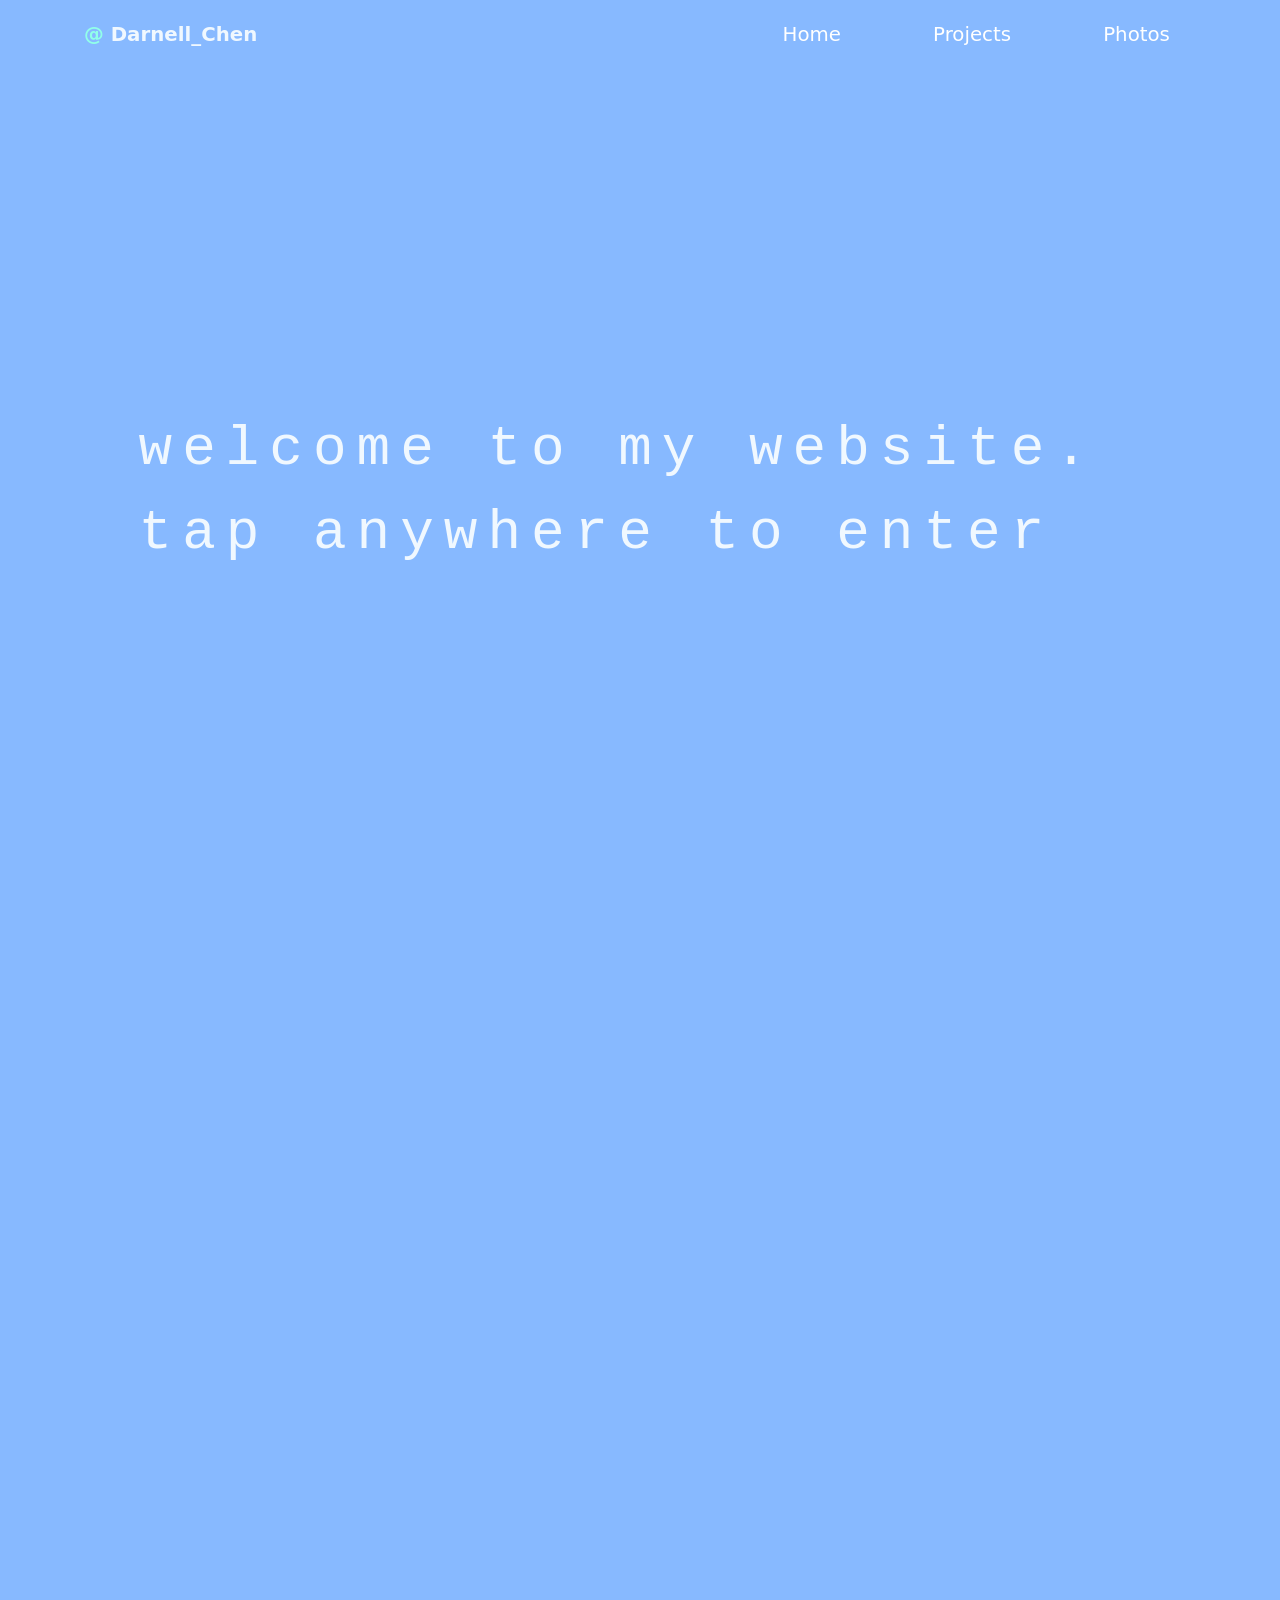
==== commit a648c1eb: "removed padding on image" ====
--- a/index.html
+++ b/index.html
@@ -73,7 +73,24 @@
 
 
 
-
+        <div id="draggableDiv">
+            <!-- Include a header DIV with the same name as the draggable DIV, followed by "header" -->
+            <div id="draggableDivHeader">
+    
+                <!-- svg background blob  -->
+                <svg  xmlns="http://www.w3.org/2000/svg" x="0px" y="0px" viewBox="0 0 288 288">
+                    <radialGradient id="PSgrad_0" cx="50%" cy="50%" r="50%" fx="50%" fy="50%">
+                    <stop offset="0%" stop-color="#ecffcf" stop-opacity="0.5" />
+                    <stop offset="100%" stop-color="#65fc68" stop-opacity="1" />
+                    </radialGradient>
+                    <path fill="url(#PSgrad_0)">
+                        <animate  repeatCount="indefinite" attributeName="d" dur="5s" values="M37.5,186c-12.1-10.5-11.8-32.3-7.2-46.7c4.8-15,13.1-17.8,30.1-36.7C91,68.8,83.5,56.7,103.4,45 c22.2-13.1,51.1-9.5,69.6-1.6c18.1,7.8,15.7,15.3,43.3,33.2c28.8,18.8,37.2,14.3,46.7,27.9c15.6,22.3,6.4,53.3,4.4,60.2 c-3.3,11.2-7.1,23.9-18.5,32c-16.3,11.5-29.5,0.7-48.6,11c-16.2,8.7-12.6,19.7-28.2,33.2c-22.7,19.7-63.8,25.7-79.9,9.7 c-15.2-15.1,0.3-41.7-16.6-54.9C63,186,49.7,196.7,37.5,186z; M51,171.3c-6.1-17.7-15.3-17.2-20.7-32c-8-21.9,0.7-54.6,20.7-67.1c19.5-12.3,32.8,5.5,67.7-3.4C145.2,62,145,49.9,173,43.4 c12-2.8,41.4-9.6,60.2,6.6c19,16.4,16.7,47.5,16,57.7c-1.7,22.8-10.3,25.5-9.4,46.4c1,22.5,11.2,25.8,9.1,42.6 c-2.2,17.6-16.3,37.5-33.5,40.8c-22,4.1-29.4-22.4-54.9-22.6c-31-0.2-40.8,39-68.3,35.7c-17.3-2-32.2-19.8-37.3-34.8 C48.9,198.6,57.8,191,51,171.3z; M37.5,186c-12.1-10.5-11.8-32.3-7.2-46.7c4.8-15,13.1-17.8,30.1-36.7C91,68.8,83.5,56.7,103.4,45 c22.2-13.1,51.1-9.5,69.6-1.6c18.1,7.8,15.7,15.3,43.3,33.2c28.8,18.8,37.2,14.3,46.7,27.9c15.6,22.3,6.4,53.3,4.4,60.2 c-3.3,11.2-7.1,23.9-18.5,32c-16.3,11.5-29.5,0.7-48.6,11c-16.2,8.7-12.6,19.7-28.2,33.2c-22.7,19.7-63.8,25.7-79.9,9.7 c-15.2-15.1,0.3-41.7-16.6-54.9C63,186,49.7,196.7,37.5,186z	"/>
+                    </path>
+                </svg>
+    
+                <img src="images/draggables/yoda.png">
+            </div>
+        </div>
 
 
 
@@ -83,7 +100,7 @@
 
                 <section id="first-section" class="container-fluid">
                     <div id="about-me-div" class="row">
-                        <div class="col-xl" id="right-column">
+                        <div class="col-lg" id="right-column">
                             <div class="row">
                                 <p> Hi. My name's
                                     <br>
@@ -101,7 +118,7 @@
                         </div>
 
 
-                        <div id="myImage" class="col-sm-4">
+                        <div id="myImage" class="col-md">
                             <div id="polaroidPadding">
                                 <img src="images/myPics/mainPicture.jpg">
                                 <p>Darnell Chen</p>
--- a/css/index/aboutMe.css
+++ b/css/index/aboutMe.css
@@ -47,8 +47,8 @@
 
 #myImage {
     align-content: center;
-    margin-top: 5vh;
-    margin-bottom: 5vh;
+    margin-top: 0vh;
+    margin-bottom: 0vh;
 }
 
 #polaroidPadding{
--- a/css/projects.css
+++ b/css/projects.css
@@ -37,8 +37,8 @@
     transition: all 0.5s ease-in-out;
     box-sizing: border-box;
     font-size: 20px;
-    background-color: black;
-    top: 81%;
+    background-color: rgba(0, 0, 0, 0.75);
+    top: 81.6%;
     z-index: 101;
 }
 
--- a/css/draggable.css
+++ b/css/draggable.css
@@ -2,7 +2,7 @@
     position: absolute;
     z-index: 250;
     text-align: center;
-    transform: translateY(15vh) translateX(30vw);
+    transform: translateY(10vh) translateX(45vw);
 }
 
 @keyframes shifting {
--- a/css/photos.css
+++ b/css/photos.css
@@ -21,6 +21,7 @@
 
 section img{
     width: 100%;
+    aspect-ratio: 352.156 / 469.531;
 }
 
 .even-photo {
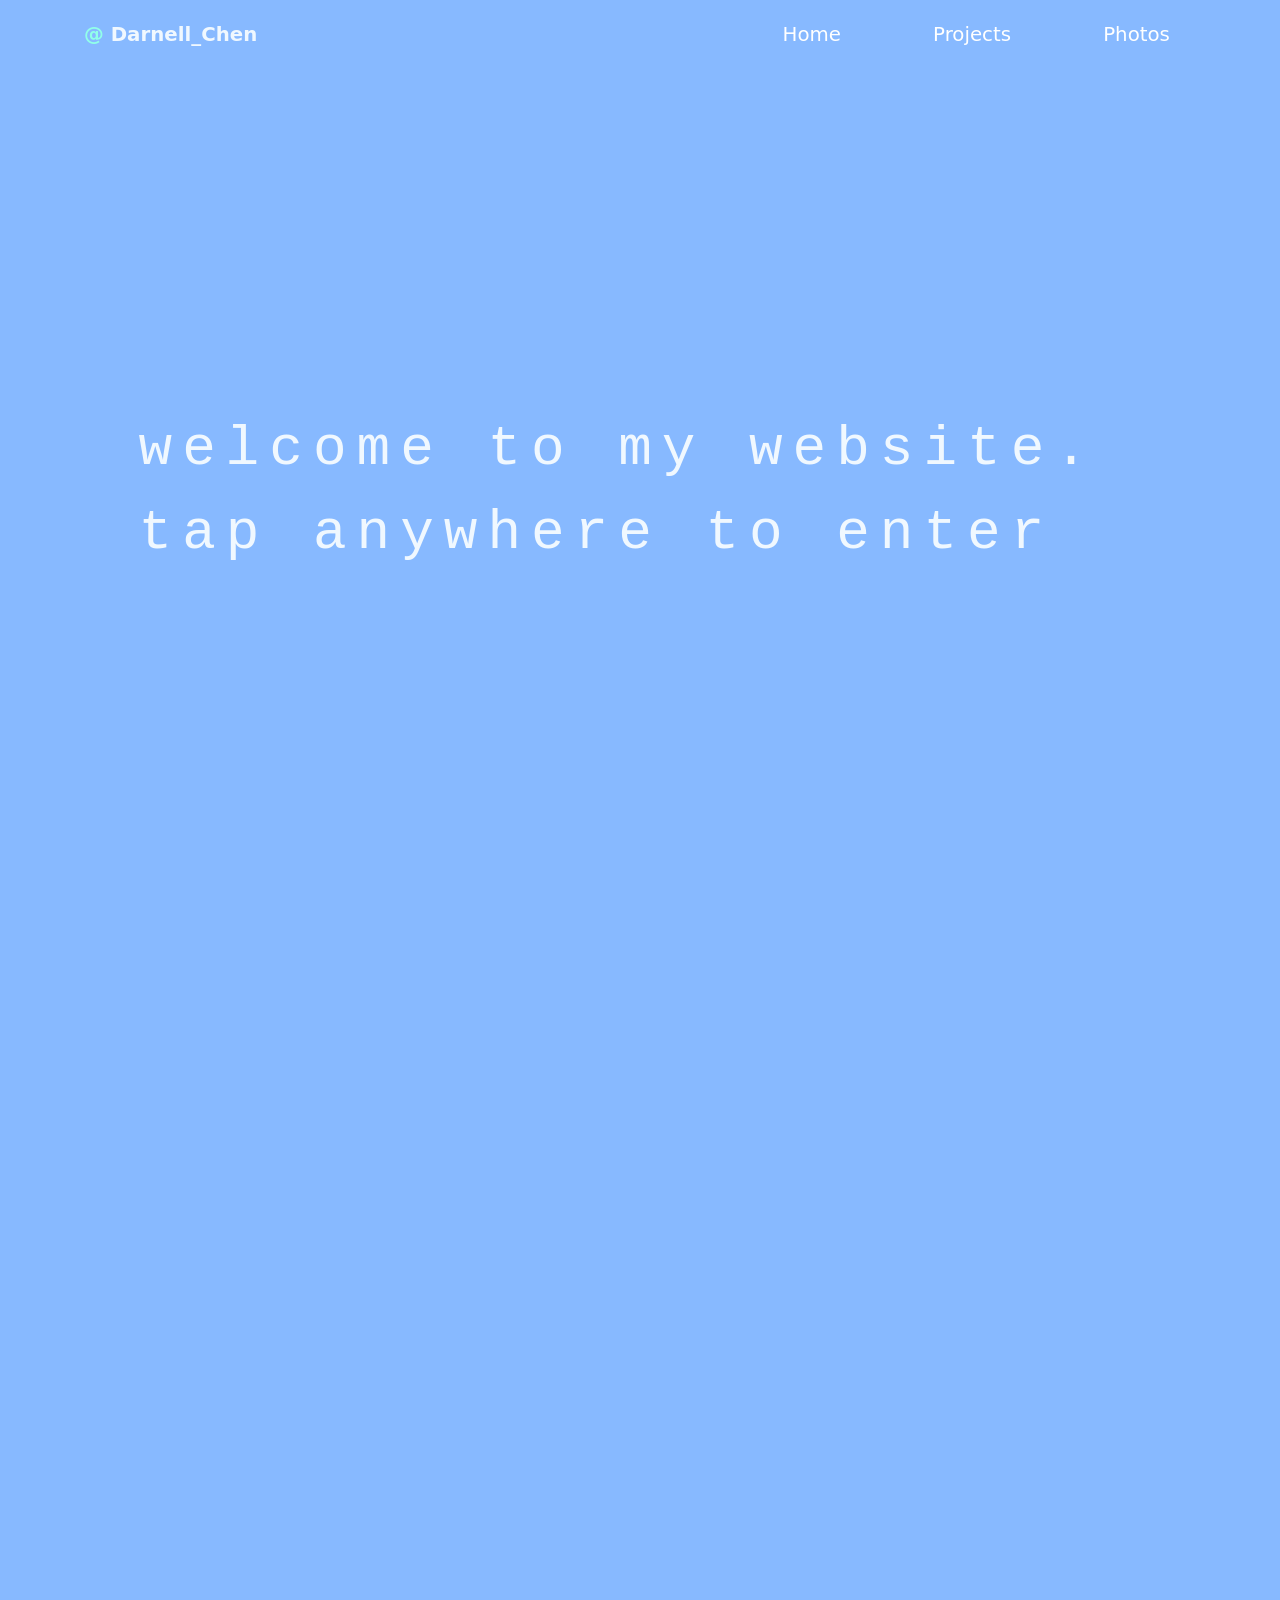
==== commit ca90d359: "added new project and some minor glitch changes" ====
--- a/index.html
+++ b/index.html
@@ -21,11 +21,11 @@
         <script src="js/index/popPolaroid.js"></script>
 
         <link rel="stylesheet" href="css/projects.css">
-        <link rel="stylesheet" href="css/draggable.css">
+        <!-- <link rel="stylesheet" href="css/draggable.css"> -->
         <script type="module" src="js/projects/projects.js"></script>
         <script type="module" src="js/projects/projectList.js"></script>
-        <script src="js/draggable.js"></script>
-        <script src="js/projects/sounds.js"></script>
+        <!-- <script src="js/draggable.js"></script>
+        <script src="js/projects/sounds.js"></script> -->
 
         
         <link rel="stylesheet" href="css/photos.css">
@@ -73,11 +73,9 @@
 
 
 
-        <div id="draggableDiv">
-            <!-- Include a header DIV with the same name as the draggable DIV, followed by "header" -->
+        <!-- <div id="draggableDiv">
             <div id="draggableDivHeader">
     
-                <!-- svg background blob  -->
                 <svg  xmlns="http://www.w3.org/2000/svg" x="0px" y="0px" viewBox="0 0 288 288">
                     <radialGradient id="PSgrad_0" cx="50%" cy="50%" r="50%" fx="50%" fy="50%">
                     <stop offset="0%" stop-color="#ecffcf" stop-opacity="0.5" />
@@ -90,7 +88,7 @@
     
                 <img src="images/draggables/yoda.png">
             </div>
-        </div>
+        </div> -->
 
 
 
@@ -192,6 +190,11 @@
                 </div>
 
 
+                <section>
+                    <canvas id="my_canvas"></canvas>
+                </section>
+
+
             </div>
 
 
@@ -205,7 +208,7 @@
 
 
 
-            <section class="container-fluid" id="photoSection">
+            <section class="container-fluid" id="photoSection" >
                 <div class="photo-wrapper row">
                 </div>
             </section>
--- a/css/photos.css
+++ b/css/photos.css
@@ -90,3 +90,7 @@
 .photo-text {
     padding-top: 1.2cqh;
 }
+
+
+
+
